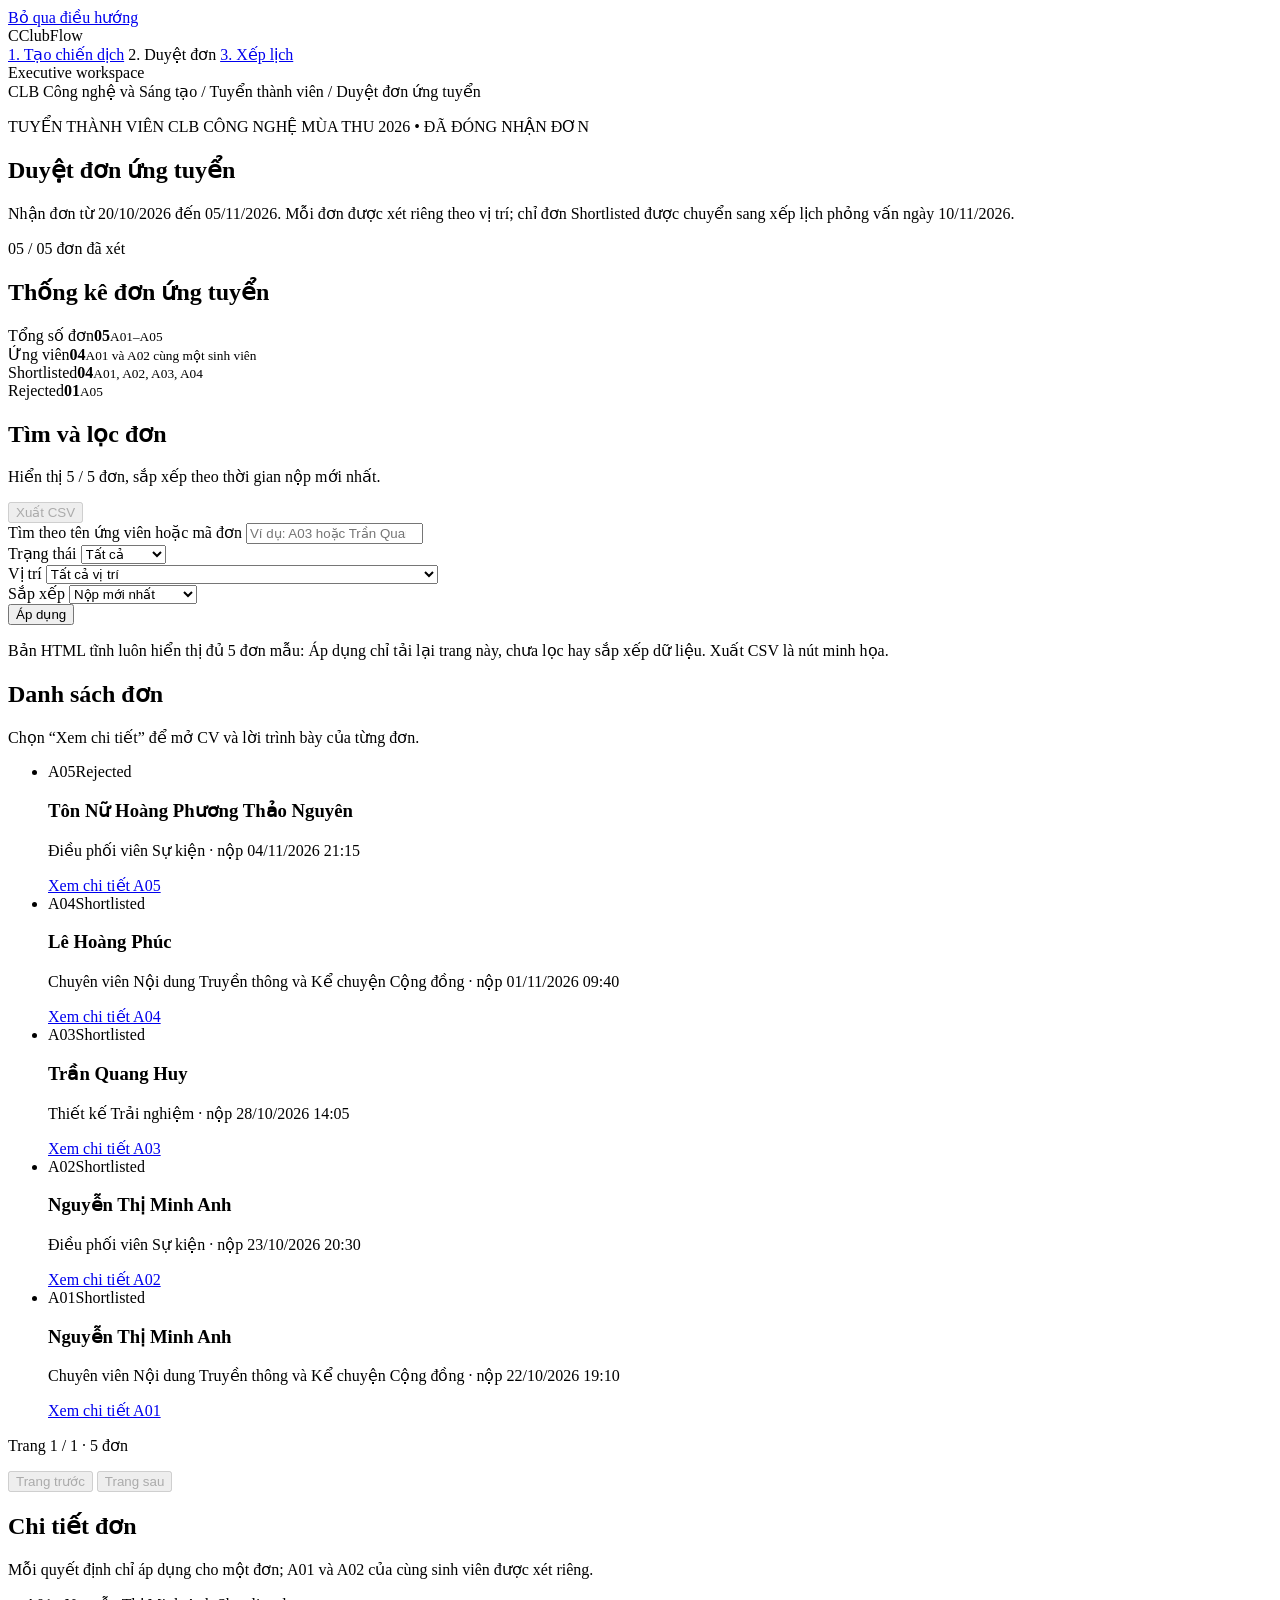
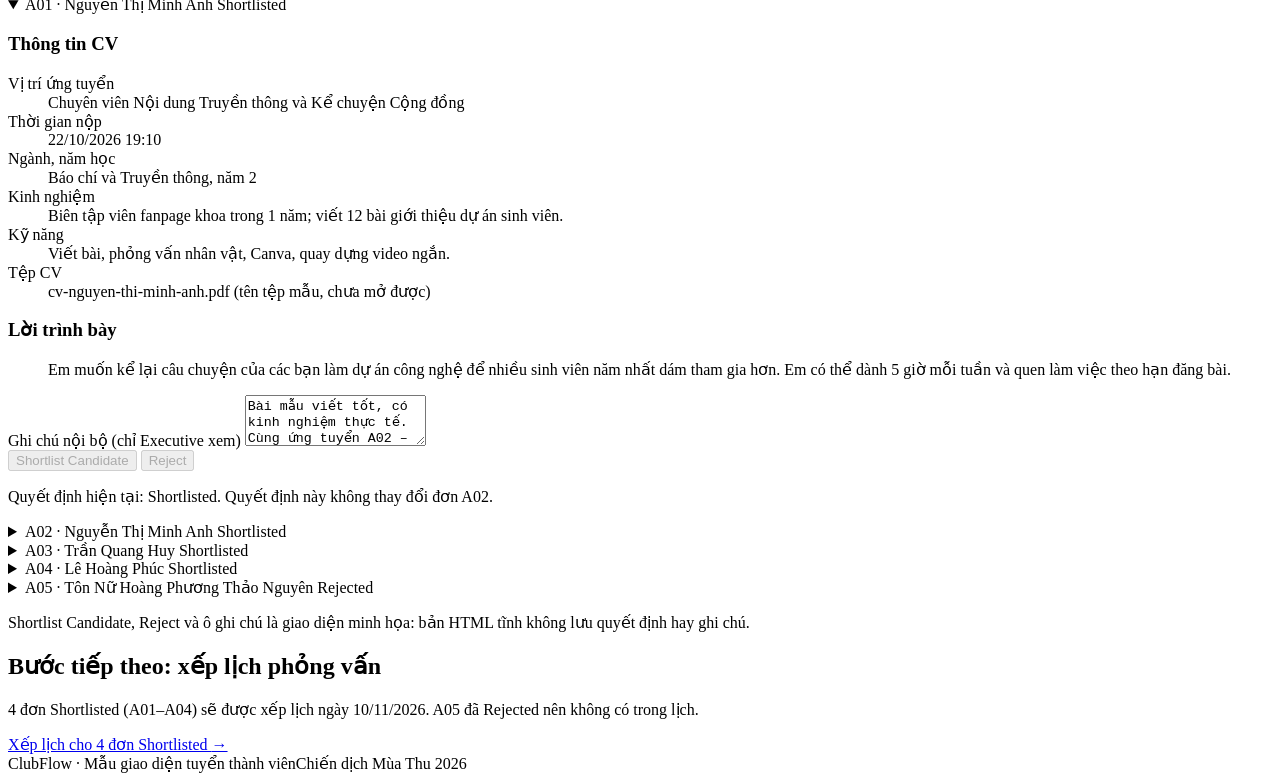
==== review.html @ ad00156a "feat(review): add application review page with A01-A05 list, stats, filters, CV detail, notes and li" ====
<!doctype html>
<html lang="vi">
<head>
  <meta charset="utf-8">
  <meta name="viewport" content="width=device-width, initial-scale=1">
  <meta name="color-scheme" content="light">
  <title>Duyệt đơn ứng tuyển | ClubFlow</title>
  <link rel="stylesheet" href="styles.css">
</head>
<body class="review-page">
  <a class="skip-link" href="#main-content">Bỏ qua điều hướng</a>
  <header class="site-header">
    <div class="shell header-inner">
      <div class="brand"><span class="brand-mark" aria-hidden="true">C</span><span>ClubFlow</span></div>
      <nav class="top-nav" aria-label="Điều hướng chính">
        <a href="index.html">1. Tạo chiến dịch</a>
        <span class="nav-current" aria-current="page">2. Duyệt đơn</span>
        <a href="schedule.html">3. Xếp lịch</a>
      </nav>
      <span class="role-pill">Executive workspace</span>
    </div>
  </header>

  <main id="main-content" class="shell main-content">
    <div class="breadcrumb">CLB Công nghệ và Sáng tạo <span aria-hidden="true">/</span> Tuyển thành viên <span aria-hidden="true">/</span> Duyệt đơn ứng tuyển</div>

    <section class="page-intro" aria-labelledby="page-title">
      <div>
        <p class="eyebrow">TUYỂN THÀNH VIÊN CLB CÔNG NGHỆ MÙA THU 2026 <span class="eyebrow-dot" aria-hidden="true">•</span> ĐÃ ĐÓNG NHẬN ĐƠN</p>
        <h1 id="page-title">Duyệt đơn ứng tuyển</h1>
        <p class="lead">Nhận đơn từ 20/10/2026 đến 05/11/2026. Mỗi đơn được xét riêng theo vị trí; chỉ đơn Shortlisted được chuyển sang xếp lịch phỏng vấn ngày 10/11/2026.</p>
      </div>
      <span class="intro-badge">05 / 05 đơn đã xét</span>
    </section>

    <section aria-labelledby="stats-heading">
      <h2 id="stats-heading" class="visually-hidden">Thống kê đơn ứng tuyển</h2>
      <div class="review-stats">
        <div class="stat-card"><span>Tổng số đơn</span><strong>05</strong><small>A01–A05</small></div>
        <div class="stat-card"><span>Ứng viên</span><strong>04</strong><small>A01 và A02 cùng một sinh viên</small></div>
        <div class="stat-card stat-shortlisted"><span>Shortlisted</span><strong>04</strong><small>A01, A02, A03, A04</small></div>
        <div class="stat-card stat-rejected"><span>Rejected</span><strong>01</strong><small>A05</small></div>
      </div>
    </section>

    <section class="panel" aria-labelledby="filter-heading">
      <div class="review-section-head">
        <div>
          <h2 id="filter-heading">Tìm và lọc đơn</h2>
          <p>Hiển thị 5 / 5 đơn, sắp xếp theo thời gian nộp mới nhất.</p>
        </div>
        <button class="button button-secondary" type="button" disabled>Xuất CSV</button>
      </div>
      <form class="review-toolbar" action="review.html" method="get" role="search">
        <div class="tool-field">
          <label for="search">Tìm theo tên ứng viên hoặc mã đơn</label>
          <input id="search" name="q" type="search" placeholder="Ví dụ: A03 hoặc Trần Quang Huy">
        </div>
        <div class="tool-field">
          <label for="status-filter">Trạng thái</label>
          <select id="status-filter" name="status">
            <option value="all" selected>Tất cả</option>
            <option value="shortlisted">Shortlisted</option>
            <option value="rejected">Rejected</option>
            <option value="pending">Chờ xét</option>
          </select>
        </div>
        <div class="tool-field">
          <label for="position-filter">Vị trí</label>
          <select id="position-filter" name="position">
            <option value="all" selected>Tất cả vị trí</option>
            <option value="content">Chuyên viên Nội dung Truyền thông và Kể chuyện Cộng đồng</option>
            <option value="event">Điều phối viên Sự kiện</option>
            <option value="design">Thiết kế Trải nghiệm</option>
          </select>
        </div>
        <div class="tool-field">
          <label for="sort">Sắp xếp</label>
          <select id="sort" name="sort">
            <option value="newest" selected>Nộp mới nhất</option>
            <option value="oldest">Nộp sớm nhất</option>
            <option value="name">Tên ứng viên A–Z</option>
          </select>
        </div>
        <button class="button button-primary" type="submit">Áp dụng</button>
      </form>
      <p class="prototype-note">Bản HTML tĩnh luôn hiển thị đủ 5 đơn mẫu: Áp dụng chỉ tải lại trang này, chưa lọc hay sắp xếp dữ liệu. Xuất CSV là nút minh họa.</p>
    </section>

    <div class="review-layout">
      <section class="panel" aria-labelledby="list-heading">
        <div class="review-section-head">
          <div>
            <h2 id="list-heading">Danh sách đơn</h2>
            <p>Chọn “Xem chi tiết” để mở CV và lời trình bày của từng đơn.</p>
          </div>
        </div>
        <ul class="app-list">
          <li class="app-card">
            <div class="app-card-top"><span class="app-id">A05</span><span class="status-badge status-rejected">Rejected</span></div>
            <h3>Tôn Nữ Hoàng Phương Thảo Nguyên</h3>
            <p class="app-meta">Điều phối viên Sự kiện · nộp 04/11/2026 21:15</p>
            <a class="button button-secondary" href="#detail-a05">Xem chi tiết A05</a>
          </li>
          <li class="app-card">
            <div class="app-card-top"><span class="app-id">A04</span><span class="status-badge status-shortlisted">Shortlisted</span></div>
            <h3>Lê Hoàng Phúc</h3>
            <p class="app-meta">Chuyên viên Nội dung Truyền thông và Kể chuyện Cộng đồng · nộp 01/11/2026 09:40</p>
            <a class="button button-secondary" href="#detail-a04">Xem chi tiết A04</a>
          </li>
          <li class="app-card">
            <div class="app-card-top"><span class="app-id">A03</span><span class="status-badge status-shortlisted">Shortlisted</span></div>
            <h3>Trần Quang Huy</h3>
            <p class="app-meta">Thiết kế Trải nghiệm · nộp 28/10/2026 14:05</p>
            <a class="button button-secondary" href="#detail-a03">Xem chi tiết A03</a>
          </li>
          <li class="app-card">
            <div class="app-card-top"><span class="app-id">A02</span><span class="status-badge status-shortlisted">Shortlisted</span></div>
            <h3>Nguyễn Thị Minh Anh</h3>
            <p class="app-meta">Điều phối viên Sự kiện · nộp 23/10/2026 20:30</p>
            <a class="button button-secondary" href="#detail-a02">Xem chi tiết A02</a>
          </li>
          <li class="app-card">
            <div class="app-card-top"><span class="app-id">A01</span><span class="status-badge status-shortlisted">Shortlisted</span></div>
            <h3>Nguyễn Thị Minh Anh</h3>
            <p class="app-meta">Chuyên viên Nội dung Truyền thông và Kể chuyện Cộng đồng · nộp 22/10/2026 19:10</p>
            <a class="button button-secondary" href="#detail-a01">Xem chi tiết A01</a>
          </li>
        </ul>
        <div class="list-footer">
          <p>Trang 1 / 1 · 5 đơn</p>
          <div class="action-row">
            <button class="button button-secondary" type="button" disabled>Trang trước</button>
            <button class="button button-secondary" type="button" disabled>Trang sau</button>
          </div>
        </div>
      </section>

      <section class="panel" aria-labelledby="detail-heading">
        <div class="review-section-head">
          <div>
            <h2 id="detail-heading">Chi tiết đơn</h2>
            <p>Mỗi quyết định chỉ áp dụng cho một đơn; A01 và A02 của cùng sinh viên được xét riêng.</p>
          </div>
        </div>
        <div class="detail-list">
          <details class="app-detail" id="detail-a01" open>
            <summary>A01 · Nguyễn Thị Minh Anh <span class="status-badge status-shortlisted">Shortlisted</span></summary>
            <div class="detail-body">
              <h3>Thông tin CV</h3>
              <dl>
                <div><dt>Vị trí ứng tuyển</dt><dd>Chuyên viên Nội dung Truyền thông và Kể chuyện Cộng đồng</dd></div>
                <div><dt>Thời gian nộp</dt><dd>22/10/2026 19:10</dd></div>
                <div><dt>Ngành, năm học</dt><dd>Báo chí và Truyền thông, năm 2</dd></div>
                <div><dt>Kinh nghiệm</dt><dd>Biên tập viên fanpage khoa trong 1 năm; viết 12 bài giới thiệu dự án sinh viên.</dd></div>
                <div><dt>Kỹ năng</dt><dd>Viết bài, phỏng vấn nhân vật, Canva, quay dựng video ngắn.</dd></div>
                <div><dt>Tệp CV</dt><dd>cv-nguyen-thi-minh-anh.pdf (tên tệp mẫu, chưa mở được)</dd></div>
              </dl>
              <h3>Lời trình bày</h3>
              <blockquote class="motivation"><p>Em muốn kể lại câu chuyện của các bạn làm dự án công nghệ để nhiều sinh viên năm nhất dám tham gia hơn. Em có thể dành 5 giờ mỗi tuần và quen làm việc theo hạn đăng bài.</p></blockquote>
              <div class="field">
                <label for="note-a01">Ghi chú nội bộ (chỉ Executive xem)</label>
                <textarea id="note-a01" name="note-a01" rows="3">Bài mẫu viết tốt, có kinh nghiệm thực tế. Cùng ứng tuyển A02 – lưu ý khi xếp lịch để hai buổi không trùng giờ.</textarea>
              </div>
              <div class="action-row">
                <button class="button button-primary" type="button" disabled>Shortlist Candidate</button>
                <button class="button button-danger" type="button" disabled>Reject</button>
              </div>
              <p class="decision-note">Quyết định hiện tại: Shortlisted. Quyết định này không thay đổi đơn A02.</p>
            </div>
          </details>

          <details class="app-detail" id="detail-a02">
            <summary>A02 · Nguyễn Thị Minh Anh <span class="status-badge status-shortlisted">Shortlisted</span></summary>
            <div class="detail-body">
              <h3>Thông tin CV</h3>
              <dl>
                <div><dt>Vị trí ứng tuyển</dt><dd>Điều phối viên Sự kiện</dd></div>
                <div><dt>Thời gian nộp</dt><dd>23/10/2026 20:30</dd></div>
                <div><dt>Ngành, năm học</dt><dd>Báo chí và Truyền thông, năm 2</dd></div>
                <div><dt>Kinh nghiệm</dt><dd>Hậu cần cho ngày hội tân sinh viên 2025, phụ trách 15 tình nguyện viên.</dd></div>
                <div><dt>Kỹ năng</dt><dd>Lập kế hoạch, giao tiếp với nhà tài trợ, Google Sheets.</dd></div>
                <div><dt>Tệp CV</dt><dd>cv-nguyen-thi-minh-anh-su-kien.pdf (tên tệp mẫu, chưa mở được)</dd></div>
              </dl>
              <h3>Lời trình bày</h3>
              <blockquote class="motivation"><p>Em thích không khí chuẩn bị sự kiện và muốn học cách điều phối một chương trình từ đầu đến cuối cùng các anh chị trong ban.</p></blockquote>
              <div class="field">
                <label for="note-a02">Ghi chú nội bộ (chỉ Executive xem)</label>
                <textarea id="note-a02" name="note-a02" rows="3">Kinh nghiệm hậu cần phù hợp. Đơn này được xét độc lập với A01.</textarea>
              </div>
              <div class="action-row">
                <button class="button button-primary" type="button" disabled>Shortlist Candidate</button>
                <button class="button button-danger" type="button" disabled>Reject</button>
              </div>
              <p class="decision-note">Quyết định hiện tại: Shortlisted. Quyết định này không thay đổi đơn A01.</p>
            </div>
          </details>

          <details class="app-detail" id="detail-a03">
            <summary>A03 · Trần Quang Huy <span class="status-badge status-shortlisted">Shortlisted</span></summary>
            <div class="detail-body">
              <h3>Thông tin CV</h3>
              <dl>
                <div><dt>Vị trí ứng tuyển</dt><dd>Thiết kế Trải nghiệm</dd></div>
                <div><dt>Thời gian nộp</dt><dd>28/10/2026 14:05</dd></div>
                <div><dt>Ngành, năm học</dt><dd>Thiết kế Đồ họa, năm 3</dd></div>
                <div><dt>Kinh nghiệm</dt><dd>Thiết kế poster và giao diện đăng ký cho 3 workshop của khoa.</dd></div>
                <div><dt>Kỹ năng</dt><dd>Figma, Illustrator, nghiên cứu người dùng cơ bản.</dd></div>
                <div><dt>Tệp CV</dt><dd>portfolio-tran-quang-huy.pdf (tên tệp mẫu, chưa mở được)</dd></div>
              </dl>
              <h3>Lời trình bày</h3>
              <blockquote class="motivation"><p>Mình muốn làm cho thông tin hoạt động của CLB dễ đọc hơn trên điện thoại, vì đa số sinh viên xem thông báo trên đó.</p></blockquote>
              <div class="field">
                <label for="note-a03">Ghi chú nội bộ (chỉ Executive xem)</label>
                <textarea id="note-a03" name="note-a03" rows="3">Portfolio rõ ràng, có sản phẩm thật. Ưu tiên phỏng vấn với Ban Thiết kế.</textarea>
              </div>
              <div class="action-row">
                <button class="button button-primary" type="button" disabled>Shortlist Candidate</button>
                <button class="button button-danger" type="button" disabled>Reject</button>
              </div>
              <p class="decision-note">Quyết định hiện tại: Shortlisted.</p>
            </div>
          </details>

          <details class="app-detail" id="detail-a04">
            <summary>A04 · Lê Hoàng Phúc <span class="status-badge status-shortlisted">Shortlisted</span></summary>
            <div class="detail-body">
              <h3>Thông tin CV</h3>
              <dl>
                <div><dt>Vị trí ứng tuyển</dt><dd>Chuyên viên Nội dung Truyền thông và Kể chuyện Cộng đồng</dd></div>
                <div><dt>Thời gian nộp</dt><dd>01/11/2026 09:40</dd></div>
                <div><dt>Ngành, năm học</dt><dd>Ngôn ngữ Anh, năm 1</dd></div>
                <div><dt>Kinh nghiệm</dt><dd>Viết blog cá nhân về sách; cộng tác viên bản tin lớp.</dd></div>
                <div><dt>Kỹ năng</dt><dd>Viết song ngữ Việt – Anh, chụp ảnh sự kiện.</dd></div>
                <div><dt>Tệp CV</dt><dd>cv-le-hoang-phuc.pdf (tên tệp mẫu, chưa mở được)</dd></div>
              </dl>
              <h3>Lời trình bày</h3>
              <blockquote class="motivation"><p>Em muốn viết bài song ngữ để các bạn sinh viên quốc tế cũng theo dõi được hoạt động của CLB.</p></blockquote>
              <div class="field">
                <label for="note-a04">Ghi chú nội bộ (chỉ Executive xem)</label>
                <textarea id="note-a04" name="note-a04" rows="3">Chỉ rảnh 10:00–11:00 ngày phỏng vấn; cần kiểm tra lịch người phỏng vấn Ban Nội dung.</textarea>
              </div>
              <div class="action-row">
                <button class="button button-primary" type="button" disabled>Shortlist Candidate</button>
                <button class="button button-danger" type="button" disabled>Reject</button>
              </div>
              <p class="decision-note">Quyết định hiện tại: Shortlisted. Shortlisted chưa có nghĩa là đã trúng tuyển hay đã có lịch phỏng vấn.</p>
            </div>
          </details>

          <details class="app-detail" id="detail-a05">
            <summary>A05 · Tôn Nữ Hoàng Phương Thảo Nguyên <span class="status-badge status-rejected">Rejected</span></summary>
            <div class="detail-body">
              <h3>Thông tin CV</h3>
              <dl>
                <div><dt>Vị trí ứng tuyển</dt><dd>Điều phối viên Sự kiện</dd></div>
                <div><dt>Thời gian nộp</dt><dd>04/11/2026 21:15</dd></div>
                <div><dt>Ngành, năm học</dt><dd>Kỹ thuật Phần mềm, năm 1</dd></div>
                <div><dt>Kinh nghiệm</dt><dd>Chưa tham gia tổ chức sự kiện.</dd></div>
                <div><dt>Kỹ năng</dt><dd>Lập trình web cơ bản, thuyết trình.</dd></div>
                <div><dt>Tệp CV</dt><dd>cv-ton-nu-hoang-phuong-thao-nguyen.pdf (tên tệp mẫu, chưa mở được)</dd></div>
              </dl>
              <h3>Lời trình bày</h3>
              <blockquote class="motivation"><p>Em muốn thử sức ở vị trí mới, nhưng học kỳ này em chỉ tham gia được các buổi online.</p></blockquote>
              <div class="field">
                <label for="note-a05">Ghi chú nội bộ (chỉ Executive xem)</label>
                <textarea id="note-a05" name="note-a05" rows="3">Vị trí yêu cầu có mặt trực tiếp tại sự kiện; ứng viên chỉ tham gia online. Gợi ý mời ứng tuyển lại đợt sau.</textarea>
              </div>
              <div class="action-row">
                <button class="button button-primary" type="button" disabled>Shortlist Candidate</button>
                <button class="button button-danger" type="button" disabled>Reject</button>
              </div>
              <p class="decision-note">Quyết định hiện tại: Rejected. Đơn này không được chuyển sang xếp lịch.</p>
            </div>
          </details>
        </div>
        <p class="prototype-note">Shortlist Candidate, Reject và ô ghi chú là giao diện minh họa: bản HTML tĩnh không lưu quyết định hay ghi chú.</p>
      </section>
    </div>

    <section class="panel next-step" aria-labelledby="next-heading">
      <h2 id="next-heading">Bước tiếp theo: xếp lịch phỏng vấn</h2>
      <p>4 đơn Shortlisted (A01–A04) sẽ được xếp lịch ngày 10/11/2026. A05 đã Rejected nên không có trong lịch.</p>
      <a class="button button-link" href="schedule.html">Xếp lịch cho 4 đơn Shortlisted <span aria-hidden="true">→</span></a>
    </section>
  </main>

  <footer class="site-footer"><div class="shell footer-inner"><span>ClubFlow · Mẫu giao diện tuyển thành viên</span><span>Chiến dịch Mùa Thu 2026</span></div></footer>
</body>
</html>
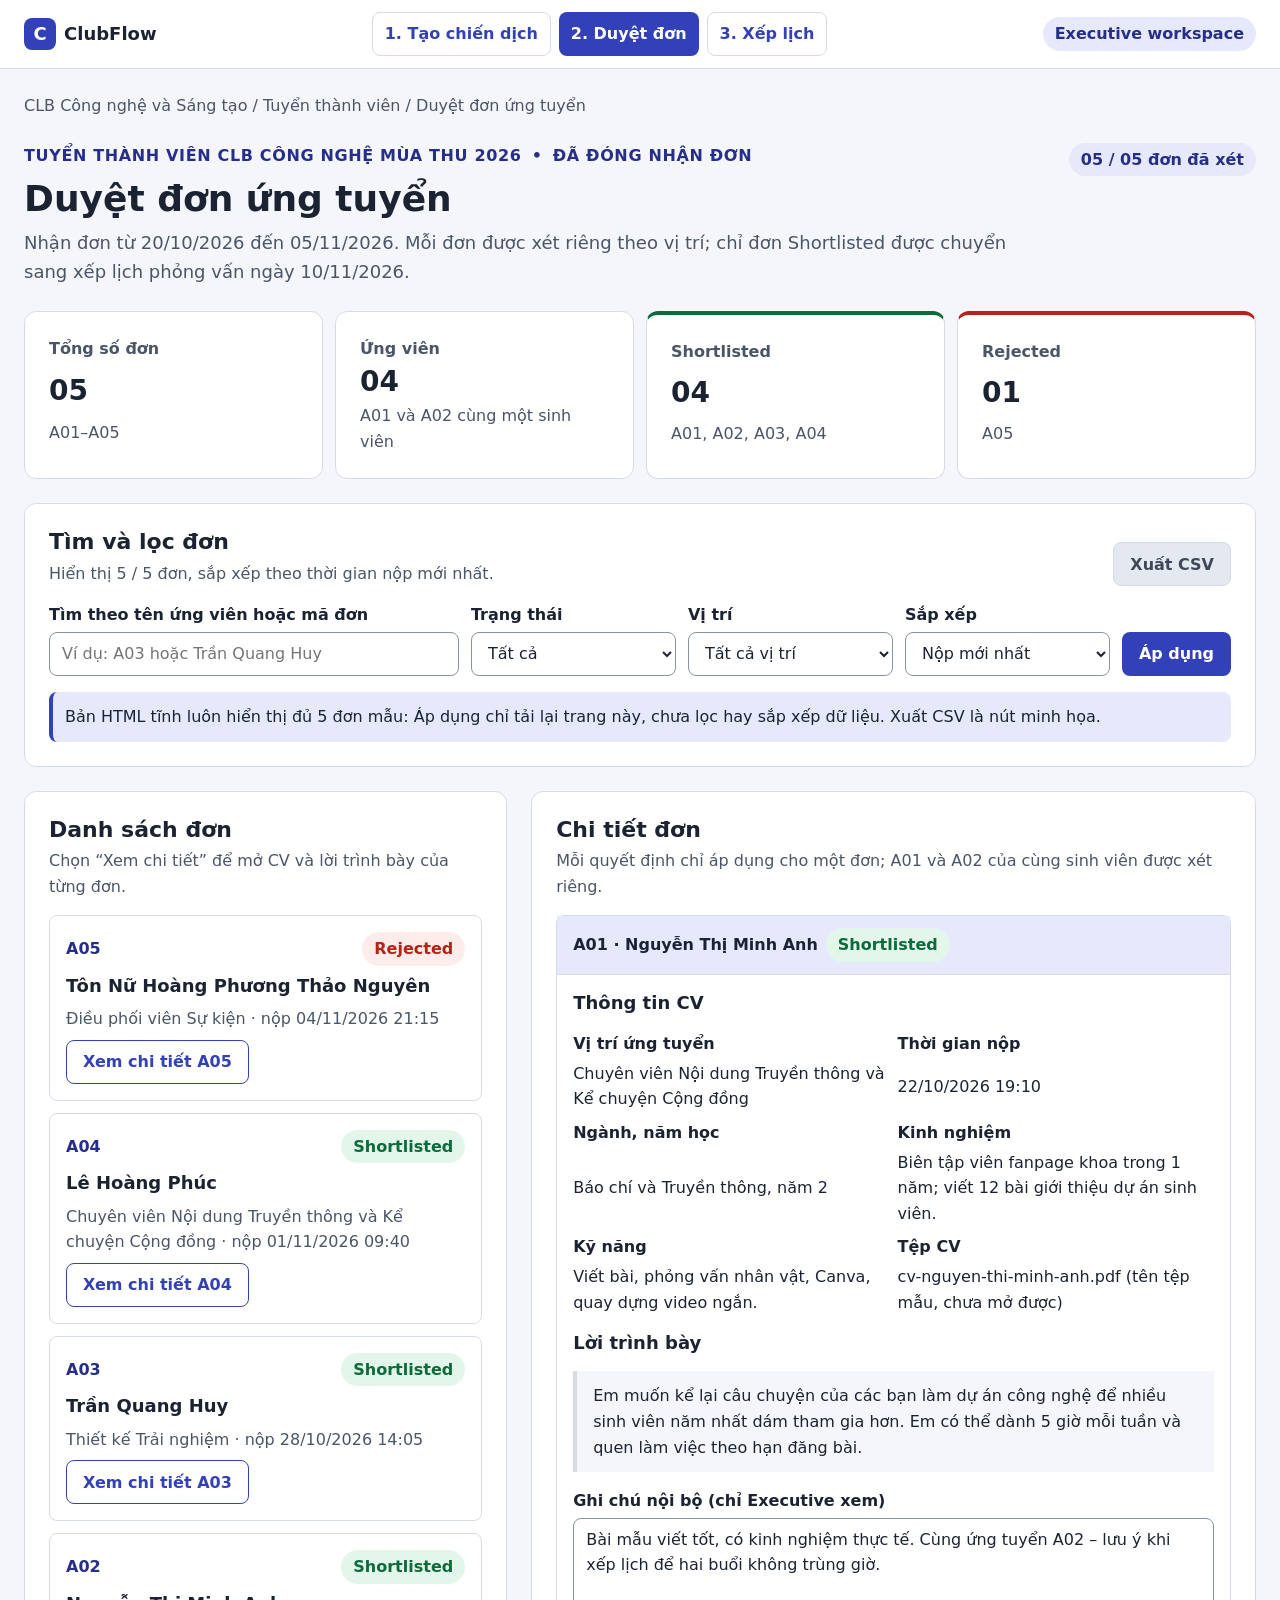
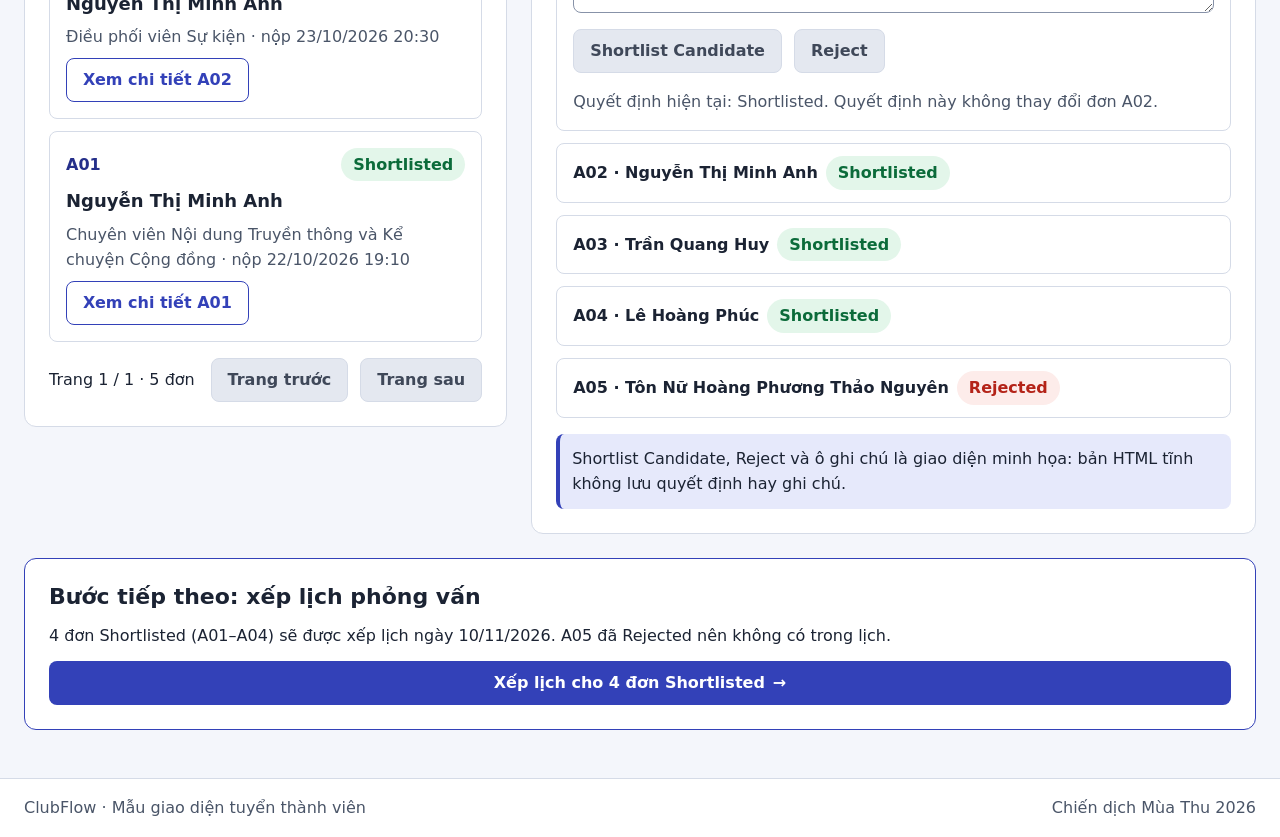
==== commit 570676a9: "fix(review): move detail anchors inside each details element so View detail links open the closed ap" ====
--- a/review.html
+++ b/review.html
@@ -144,9 +144,9 @@
           </div>
         </div>
         <div class="detail-list">
-          <details class="app-detail" id="detail-a01" open>
+          <details class="app-detail" open>
             <summary>A01 · Nguyễn Thị Minh Anh <span class="status-badge status-shortlisted">Shortlisted</span></summary>
-            <div class="detail-body">
+            <div class="detail-body" id="detail-a01">
               <h3>Thông tin CV</h3>
               <dl>
                 <div><dt>Vị trí ứng tuyển</dt><dd>Chuyên viên Nội dung Truyền thông và Kể chuyện Cộng đồng</dd></div>
@@ -170,9 +170,9 @@
             </div>
           </details>
 
-          <details class="app-detail" id="detail-a02">
+          <details class="app-detail">
             <summary>A02 · Nguyễn Thị Minh Anh <span class="status-badge status-shortlisted">Shortlisted</span></summary>
-            <div class="detail-body">
+            <div class="detail-body" id="detail-a02">
               <h3>Thông tin CV</h3>
               <dl>
                 <div><dt>Vị trí ứng tuyển</dt><dd>Điều phối viên Sự kiện</dd></div>
@@ -196,9 +196,9 @@
             </div>
           </details>
 
-          <details class="app-detail" id="detail-a03">
+          <details class="app-detail">
             <summary>A03 · Trần Quang Huy <span class="status-badge status-shortlisted">Shortlisted</span></summary>
-            <div class="detail-body">
+            <div class="detail-body" id="detail-a03">
               <h3>Thông tin CV</h3>
               <dl>
                 <div><dt>Vị trí ứng tuyển</dt><dd>Thiết kế Trải nghiệm</dd></div>
@@ -222,9 +222,9 @@
             </div>
           </details>
 
-          <details class="app-detail" id="detail-a04">
+          <details class="app-detail">
             <summary>A04 · Lê Hoàng Phúc <span class="status-badge status-shortlisted">Shortlisted</span></summary>
-            <div class="detail-body">
+            <div class="detail-body" id="detail-a04">
               <h3>Thông tin CV</h3>
               <dl>
                 <div><dt>Vị trí ứng tuyển</dt><dd>Chuyên viên Nội dung Truyền thông và Kể chuyện Cộng đồng</dd></div>
@@ -248,9 +248,9 @@
             </div>
           </details>
 
-          <details class="app-detail" id="detail-a05">
+          <details class="app-detail">
             <summary>A05 · Tôn Nữ Hoàng Phương Thảo Nguyên <span class="status-badge status-rejected">Rejected</span></summary>
-            <div class="detail-body">
+            <div class="detail-body" id="detail-a05">
               <h3>Thông tin CV</h3>
               <dl>
                 <div><dt>Vị trí ứng tuyển</dt><dd>Điều phối viên Sự kiện</dd></div>
--- a/styles.css
+++ b/styles.css
@@ -0,0 +1,1060 @@
+/* ClubFlow PA#2 — shared stylesheet for index.html, review.html, schedule.html
+   Mobile first. Breakpoints: 48rem (768 px) and 80rem (1280 px).
+   Spacing scale: 4, 8, 12, 16, 24, 32, 48 px (--space-1 … --space-7). */
+
+:root {
+  --space-1: 0.25rem;
+  --space-2: 0.5rem;
+  --space-3: 0.75rem;
+  --space-4: 1rem;
+  --space-5: 1.5rem;
+  --space-6: 2rem;
+  --space-7: 3rem;
+
+  --tap: 2.75rem;
+  --shell-max: 80rem;
+  --side-col: 22rem;
+
+  --text-xs: 1rem;
+  --text-base: 1rem;
+  --text-lg: 1.125rem;
+  --text-xl: 1.375rem;
+  --text-2xl: 1.75rem;
+  --text-3xl: 2.25rem;
+  --leading: 1.6;
+
+  --radius: 0.5rem;
+  --radius-lg: 0.75rem;
+  --radius-pill: 62.5rem;
+  --border: 1px solid var(--color-line);
+
+  --color-bg: #f4f6fb;
+  --color-surface: #ffffff;
+  --color-surface-alt: #eef1f8;
+  --color-line: #d5dbe7;
+  --color-text: #1b2333;
+  --color-muted: #4a5568;
+  --color-primary: #3341b8;
+  --color-primary-dark: #252f8a;
+  --color-primary-soft: #e6e9fb;
+  --color-focus: #f59e0b;
+  --color-success: #0b6b3a;
+  --color-success-soft: #e3f6ea;
+  --color-danger: #b42318;
+  --color-danger-soft: #fdecea;
+  --color-warning: #8a3b06;
+  --color-warning-soft: #fff4e0;
+  --color-disabled-bg: #e4e8f0;
+  --color-disabled-text: #3f4859;
+
+  --font: "Segoe UI", system-ui, -apple-system, Roboto, "Helvetica Neue", Arial, sans-serif;
+}
+
+/* ---------- Base ---------- */
+
+*,
+*::before,
+*::after {
+  box-sizing: border-box;
+}
+
+html {
+  -webkit-text-size-adjust: 100%;
+}
+
+body {
+  margin: 0;
+  font-family: var(--font);
+  font-size: var(--text-base);
+  line-height: var(--leading);
+  color: var(--color-text);
+  background: var(--color-bg);
+  overflow-wrap: anywhere;
+}
+
+h1,
+h2,
+h3,
+p,
+ul,
+ol,
+dl,
+dd,
+figure {
+  margin: 0;
+}
+
+h1 {
+  font-size: var(--text-2xl);
+  line-height: 1.25;
+}
+
+h2 {
+  font-size: var(--text-xl);
+  line-height: 1.3;
+}
+
+h3 {
+  font-size: var(--text-lg);
+  line-height: 1.35;
+}
+
+ul,
+ol {
+  padding-left: var(--space-5);
+}
+
+img {
+  max-width: 100%;
+  height: auto;
+}
+
+a {
+  color: var(--color-primary);
+}
+
+a:hover {
+  color: var(--color-primary-dark);
+}
+
+:focus-visible {
+  outline: 3px solid var(--color-focus);
+  outline-offset: 2px;
+}
+
+input,
+select,
+textarea,
+button {
+  font: inherit;
+}
+
+small {
+  display: block;
+  font-size: var(--text-base);
+  color: var(--color-muted);
+}
+
+.skip-link {
+  position: absolute;
+  left: var(--space-4);
+  top: calc(-1 * var(--space-7));
+  display: inline-flex;
+  align-items: center;
+  min-height: var(--tap);
+  padding: var(--space-2) var(--space-4);
+  background: var(--color-primary);
+  color: var(--color-surface);
+  border-radius: var(--radius);
+  z-index: 10;
+}
+
+.skip-link:focus {
+  top: var(--space-2);
+  color: var(--color-surface);
+}
+
+.shell {
+  width: 100%;
+  max-width: var(--shell-max);
+  margin-inline: auto;
+  padding-inline: var(--space-4);
+}
+
+/* ---------- Header and navigation ---------- */
+
+.site-header {
+  background: var(--color-surface);
+  border-bottom: var(--border);
+}
+
+.header-inner {
+  display: flex;
+  flex-wrap: wrap;
+  align-items: center;
+  gap: var(--space-2) var(--space-4);
+  padding-block: var(--space-3);
+}
+
+.brand {
+  display: flex;
+  align-items: center;
+  gap: var(--space-2);
+  font-size: var(--text-lg);
+  font-weight: 700;
+}
+
+.brand-mark {
+  display: inline-grid;
+  place-items: center;
+  width: var(--space-6);
+  height: var(--space-6);
+  border-radius: var(--radius);
+  background: var(--color-primary);
+  color: var(--color-surface);
+}
+
+.role-pill {
+  margin-left: auto;
+  padding: var(--space-1) var(--space-3);
+  border-radius: var(--radius-pill);
+  background: var(--color-primary-soft);
+  color: var(--color-primary-dark);
+  font-size: var(--text-xs);
+  font-weight: 600;
+}
+
+.top-nav {
+  order: 3;
+  display: flex;
+  flex-wrap: wrap;
+  gap: var(--space-2);
+  width: 100%;
+}
+
+.top-nav a,
+.top-nav span {
+  display: inline-flex;
+  align-items: center;
+  flex: 1 1 auto;
+  justify-content: center;
+  min-height: var(--tap);
+  padding: var(--space-2) var(--space-3);
+  border-radius: var(--radius);
+  text-decoration: none;
+  font-weight: 600;
+}
+
+.top-nav a {
+  color: var(--color-primary);
+  border: var(--border);
+}
+
+.top-nav a:hover {
+  background: var(--color-primary-soft);
+}
+
+.nav-current {
+  background: var(--color-primary);
+  color: var(--color-surface);
+}
+
+.nav-upcoming {
+  background: var(--color-surface-alt);
+  color: var(--color-muted);
+}
+
+/* ---------- Page intro ---------- */
+
+.main-content {
+  display: grid;
+  gap: var(--space-5);
+  padding-block: var(--space-5) var(--space-7);
+}
+
+.breadcrumb {
+  color: var(--color-muted);
+}
+
+.page-intro {
+  display: flex;
+  flex-wrap: wrap;
+  align-items: flex-start;
+  justify-content: space-between;
+  gap: var(--space-4);
+}
+
+.page-intro > div {
+  display: grid;
+  gap: var(--space-2);
+  flex: 1 1 20rem;
+  min-width: 0;
+}
+
+.eyebrow,
+.side-kicker,
+.preview-label,
+.position-department {
+  font-size: var(--text-xs);
+  font-weight: 700;
+  letter-spacing: 0.04em;
+  color: var(--color-primary-dark);
+}
+
+.eyebrow-dot {
+  padding-inline: var(--space-1);
+}
+
+.lead {
+  font-size: var(--text-lg);
+  color: var(--color-muted);
+}
+
+.intro-badge,
+.draft-badge,
+.confirmed-badge,
+.quota,
+.status-badge {
+  display: inline-flex;
+  align-items: center;
+  padding: var(--space-1) var(--space-3);
+  border-radius: var(--radius-pill);
+  font-size: var(--text-xs);
+  font-weight: 700;
+  white-space: nowrap;
+}
+
+.intro-badge,
+.quota {
+  background: var(--color-primary-soft);
+  color: var(--color-primary-dark);
+}
+
+.draft-badge {
+  background: var(--color-warning-soft);
+  color: var(--color-warning);
+}
+
+.confirmed-badge {
+  background: var(--color-success-soft);
+  color: var(--color-success);
+}
+
+/* ---------- Panels and cards ---------- */
+
+.panel,
+.side-card,
+.stat-card,
+.confirmed-preview {
+  background: var(--color-surface);
+  border: var(--border);
+  border-radius: var(--radius-lg);
+  padding: var(--space-4);
+}
+
+.panel {
+  display: grid;
+  gap: var(--space-4);
+}
+
+.panel-heading {
+  display: flex;
+  gap: var(--space-3);
+  align-items: flex-start;
+}
+
+.panel-heading p,
+.resource-intro,
+.review-section-head p {
+  color: var(--color-muted);
+}
+
+.section-number {
+  flex: none;
+  display: inline-grid;
+  place-items: center;
+  min-width: var(--space-6);
+  height: var(--space-6);
+  border-radius: var(--radius);
+  background: var(--color-primary-soft);
+  color: var(--color-primary-dark);
+  font-size: var(--text-xs);
+  font-weight: 700;
+}
+
+.page-grid,
+.editor-column,
+.side-column,
+.campaign-form {
+  display: grid;
+  gap: var(--space-5);
+  min-width: 0;
+}
+
+.side-card {
+  display: grid;
+  gap: var(--space-3);
+}
+
+/* ---------- Forms ---------- */
+
+.field-grid,
+.schedule-fields {
+  display: grid;
+  gap: var(--space-4);
+}
+
+.field,
+.tool-field {
+  display: grid;
+  gap: var(--space-1);
+  min-width: 0;
+}
+
+label {
+  font-weight: 600;
+}
+
+input,
+select,
+textarea {
+  width: 100%;
+  min-height: var(--tap);
+  padding: var(--space-2) var(--space-3);
+  border: 1px solid #8792a8;
+  border-radius: var(--radius);
+  background: var(--color-surface);
+  color: var(--color-text);
+}
+
+textarea {
+  resize: vertical;
+}
+
+input:disabled,
+select:disabled {
+  background: var(--color-surface-alt);
+  color: var(--color-disabled-text);
+}
+
+.field-hint {
+  color: var(--color-muted);
+}
+
+.required {
+  color: var(--color-danger);
+}
+
+/* ---------- Buttons ---------- */
+
+.button,
+.table-button {
+  display: inline-flex;
+  align-items: center;
+  justify-content: center;
+  gap: var(--space-2);
+  min-height: var(--tap);
+  padding: var(--space-2) var(--space-4);
+  border: 1px solid transparent;
+  border-radius: var(--radius);
+  font-weight: 600;
+  text-align: center;
+  text-decoration: none;
+  cursor: pointer;
+}
+
+.button-primary,
+.button-link {
+  background: var(--color-primary);
+  color: var(--color-surface);
+}
+
+.button-primary:hover,
+.button-link:hover {
+  background: var(--color-primary-dark);
+  color: var(--color-surface);
+}
+
+.button-secondary,
+.table-button {
+  background: var(--color-surface);
+  color: var(--color-primary);
+  border-color: var(--color-primary);
+}
+
+.button-danger {
+  background: var(--color-surface);
+  color: var(--color-danger);
+  border-color: var(--color-danger);
+}
+
+.button:disabled,
+.table-button:disabled {
+  background: var(--color-disabled-bg);
+  color: var(--color-disabled-text);
+  border-color: var(--color-line);
+  cursor: not-allowed;
+}
+
+.action-row,
+.approval-actions,
+.schedule-action {
+  display: flex;
+  flex-wrap: wrap;
+  gap: var(--space-3);
+}
+
+.action-row .button,
+.approval-actions .button,
+.button-link {
+  flex: 1 1 12rem;
+}
+
+.prototype-note {
+  padding: var(--space-3);
+  border-left: var(--space-1) solid var(--color-primary);
+  background: var(--color-primary-soft);
+  border-radius: var(--radius);
+  color: var(--color-text);
+}
+
+/* ---------- Campaign page ---------- */
+
+.position-list {
+  display: grid;
+  gap: var(--space-4);
+}
+
+.position-card {
+  display: grid;
+  gap: var(--space-3);
+  padding: var(--space-4);
+  border: var(--border);
+  border-radius: var(--radius);
+  background: var(--color-bg);
+}
+
+.position-top {
+  display: flex;
+  flex-wrap: wrap;
+  justify-content: space-between;
+  gap: var(--space-2);
+}
+
+.position-card dl,
+.check-list,
+.resource-list,
+.rules-box ul {
+  display: grid;
+  gap: var(--space-2);
+}
+
+dt {
+  font-weight: 700;
+}
+
+.steps {
+  display: grid;
+  gap: var(--space-3);
+  padding: 0;
+  list-style: none;
+}
+
+.steps li {
+  display: flex;
+  gap: var(--space-3);
+  align-items: flex-start;
+}
+
+.step-dot {
+  flex: none;
+  display: inline-grid;
+  place-items: center;
+  width: var(--space-6);
+  height: var(--space-6);
+  border-radius: var(--radius-pill);
+  background: var(--color-surface-alt);
+  font-weight: 700;
+}
+
+.step-active .step-dot {
+  background: var(--color-primary);
+  color: var(--color-surface);
+}
+
+.summary-divider {
+  border-top: var(--border);
+}
+
+.summary-fact {
+  display: flex;
+  justify-content: space-between;
+  gap: var(--space-3);
+}
+
+.preview-card summary {
+  display: flex;
+  align-items: center;
+  min-height: var(--tap);
+  font-weight: 700;
+  color: var(--color-primary);
+  cursor: pointer;
+}
+
+.preview-content {
+  display: grid;
+  gap: var(--space-2);
+  padding-top: var(--space-3);
+}
+
+.next-card {
+  border-color: var(--color-primary);
+}
+
+/* ---------- Stats (review + schedule) ---------- */
+
+.schedule-stats,
+.review-stats {
+  display: grid;
+  grid-template-columns: repeat(2, minmax(0, 1fr));
+  gap: var(--space-3);
+}
+
+.stat-card {
+  display: grid;
+  gap: var(--space-1);
+}
+
+.stat-card span {
+  font-weight: 600;
+  color: var(--color-muted);
+}
+
+.stat-card strong {
+  font-size: var(--text-2xl);
+  line-height: 1.2;
+}
+
+.stat-proposed,
+.stat-shortlisted {
+  border-top: var(--space-1) solid var(--color-success);
+}
+
+.stat-conflict,
+.stat-rejected {
+  border-top: var(--space-1) solid var(--color-danger);
+}
+
+.stat-unassigned {
+  border-top: var(--space-1) solid var(--color-warning);
+}
+
+/* ---------- Status badges ---------- */
+
+.status-proposed,
+.status-shortlisted {
+  background: var(--color-success-soft);
+  color: var(--color-success);
+}
+
+.status-conflict,
+.status-rejected {
+  background: var(--color-danger-soft);
+  color: var(--color-danger);
+}
+
+.status-unassigned {
+  background: var(--color-warning-soft);
+  color: var(--color-warning);
+}
+
+/* ---------- Review page ---------- */
+
+.review-toolbar {
+  display: grid;
+  gap: var(--space-3);
+}
+
+.review-toolbar .button {
+  align-self: end;
+}
+
+.review-layout {
+  display: grid;
+  gap: var(--space-5);
+}
+
+.app-list {
+  display: grid;
+  gap: var(--space-3);
+  padding: 0;
+  list-style: none;
+}
+
+.app-card {
+  display: grid;
+  gap: var(--space-2);
+  padding: var(--space-4);
+  border: var(--border);
+  border-radius: var(--radius);
+  background: var(--color-surface);
+}
+
+.app-card-top {
+  display: flex;
+  flex-wrap: wrap;
+  justify-content: space-between;
+  align-items: center;
+  gap: var(--space-2);
+}
+
+.app-id {
+  font-weight: 700;
+  color: var(--color-primary-dark);
+}
+
+.app-meta {
+  color: var(--color-muted);
+}
+
+.app-card .button {
+  justify-self: start;
+}
+
+.list-footer {
+  display: flex;
+  flex-wrap: wrap;
+  align-items: center;
+  justify-content: space-between;
+  gap: var(--space-3);
+}
+
+.detail-list {
+  display: grid;
+  gap: var(--space-3);
+}
+
+.app-detail {
+  border: var(--border);
+  border-radius: var(--radius);
+  background: var(--color-surface);
+}
+
+.app-detail summary {
+  display: flex;
+  flex-wrap: wrap;
+  align-items: center;
+  gap: var(--space-2);
+  min-height: var(--tap);
+  padding: var(--space-3) var(--space-4);
+  font-weight: 700;
+  cursor: pointer;
+}
+
+.app-detail[open] summary {
+  border-bottom: var(--border);
+  background: var(--color-primary-soft);
+}
+
+.detail-body {
+  display: grid;
+  gap: var(--space-4);
+  padding: var(--space-4);
+}
+
+.detail-body dl {
+  display: grid;
+  gap: var(--space-2);
+}
+
+.detail-body dl div {
+  display: grid;
+  gap: var(--space-1);
+}
+
+.motivation {
+  margin: 0;
+  padding: var(--space-3) var(--space-4);
+  border-left: var(--space-1) solid var(--color-line);
+  background: var(--color-bg);
+}
+
+.decision-note {
+  color: var(--color-muted);
+}
+
+.next-step {
+  display: grid;
+  gap: var(--space-3);
+  border-color: var(--color-primary);
+}
+
+/* ---------- Schedule page ---------- */
+
+.rules-box {
+  display: grid;
+  gap: var(--space-2);
+  padding: var(--space-4);
+  border-radius: var(--radius);
+  background: var(--color-bg);
+}
+
+.resource-grid,
+.approval-grid {
+  display: grid;
+  gap: var(--space-5);
+}
+
+.resource-panel {
+  align-content: start;
+}
+
+.resource-list {
+  padding: 0;
+  list-style: none;
+}
+
+.resource-list li {
+  display: grid;
+  padding-bottom: var(--space-2);
+  border-bottom: var(--border);
+}
+
+.resource-list span {
+  color: var(--color-muted);
+}
+
+.review-section-head {
+  display: flex;
+  flex-wrap: wrap;
+  justify-content: space-between;
+  align-items: flex-end;
+  gap: var(--space-3);
+}
+
+.review-section-head > div {
+  display: grid;
+  gap: var(--space-1);
+}
+
+.conflict-alert {
+  padding: var(--space-3) var(--space-4);
+  border-left: var(--space-1) solid var(--color-danger);
+  border-radius: var(--radius);
+  background: var(--color-danger-soft);
+}
+
+/* A wide table scrolls inside its own wrapper; the page itself never scrolls sideways. */
+.table-wrap {
+  max-width: 100%;
+  overflow-x: auto;
+  border: var(--border);
+  border-radius: var(--radius);
+}
+
+table {
+  width: 100%;
+  min-width: 56rem;
+  border-collapse: collapse;
+}
+
+caption {
+  padding: var(--space-3);
+  text-align: left;
+  font-weight: 600;
+  color: var(--color-muted);
+}
+
+th,
+td {
+  padding: var(--space-3);
+  border-top: var(--border);
+  text-align: left;
+  vertical-align: top;
+}
+
+thead th {
+  background: var(--color-surface-alt);
+}
+
+tbody th span {
+  display: block;
+  font-weight: 400;
+}
+
+td small {
+  margin-top: var(--space-1);
+}
+
+.approval-list {
+  display: grid;
+  gap: var(--space-3);
+  padding: 0;
+  list-style: none;
+}
+
+.approval-list li {
+  display: flex;
+  gap: var(--space-3);
+  align-items: flex-start;
+}
+
+.approval-list li > span {
+  flex: none;
+  display: inline-grid;
+  place-items: center;
+  width: var(--space-6);
+  height: var(--space-6);
+  border-radius: var(--radius-pill);
+  font-weight: 700;
+}
+
+.check-passed > span {
+  background: var(--color-success-soft);
+  color: var(--color-success);
+}
+
+.check-blocked > span {
+  background: var(--color-danger-soft);
+  color: var(--color-danger);
+}
+
+.confirmed-preview {
+  display: flex;
+  flex-wrap: wrap;
+  justify-content: space-between;
+  align-items: flex-start;
+  gap: var(--space-4);
+  border-style: dashed;
+  background: var(--color-bg);
+}
+
+.confirmed-preview > div {
+  display: grid;
+  gap: var(--space-2);
+  flex: 1 1 20rem;
+  min-width: 0;
+}
+
+/* ---------- Footer ---------- */
+
+.site-footer {
+  border-top: var(--border);
+  background: var(--color-surface);
+}
+
+.footer-inner {
+  display: flex;
+  flex-wrap: wrap;
+  justify-content: space-between;
+  gap: var(--space-2);
+  padding-block: var(--space-4);
+  color: var(--color-muted);
+}
+
+/* ---------- Tablet: 768 px and up ---------- */
+
+@media (min-width: 48rem) {
+  h1 {
+    font-size: var(--text-3xl);
+  }
+
+  .shell {
+    padding-inline: var(--space-5);
+  }
+
+  .top-nav {
+    order: 0;
+    width: auto;
+    flex: 1 1 auto;
+    justify-content: center;
+  }
+
+  .top-nav a,
+  .top-nav span {
+    flex: 0 1 auto;
+  }
+
+  .role-pill {
+    margin-left: 0;
+  }
+
+  .panel,
+  .side-card,
+  .stat-card,
+  .confirmed-preview {
+    padding: var(--space-5);
+  }
+
+  .field-grid,
+  .schedule-fields {
+    grid-template-columns: repeat(2, minmax(0, 1fr));
+  }
+
+  .field-wide {
+    grid-column: 1 / -1;
+  }
+
+  .position-list {
+    grid-template-columns: repeat(2, minmax(0, 1fr));
+  }
+
+  .schedule-stats,
+  .review-stats {
+    grid-template-columns: repeat(4, minmax(0, 1fr));
+  }
+
+  .resource-grid {
+    grid-template-columns: repeat(2, minmax(0, 1fr));
+  }
+
+  .review-toolbar {
+    grid-template-columns: repeat(2, minmax(0, 1fr));
+  }
+
+  .app-list {
+    grid-template-columns: repeat(2, minmax(0, 1fr));
+  }
+
+  .detail-body dl {
+    grid-template-columns: repeat(2, minmax(0, 1fr));
+  }
+
+  .button-link,
+  .action-row .button,
+  .approval-actions .button {
+    flex: 0 1 auto;
+  }
+}
+
+/* ---------- Laptop: 1280 px and up ---------- */
+
+@media (min-width: 80rem) {
+  .page-grid {
+    grid-template-columns: minmax(0, 1fr) var(--side-col);
+    align-items: start;
+  }
+
+  .side-column {
+    position: sticky;
+    top: var(--space-4);
+  }
+
+  .position-list {
+    grid-template-columns: repeat(3, minmax(0, 1fr));
+  }
+
+  .schedule-fields {
+    grid-template-columns: repeat(4, minmax(0, 1fr));
+  }
+
+  .review-toolbar {
+    grid-template-columns: minmax(0, 2fr) repeat(3, minmax(0, 1fr)) auto;
+  }
+
+  .review-layout {
+    grid-template-columns: minmax(0, 2fr) minmax(0, 3fr);
+    align-items: start;
+  }
+
+  .app-list {
+    grid-template-columns: minmax(0, 1fr);
+  }
+
+  .approval-grid {
+    grid-template-columns: minmax(0, 1fr);
+  }
+}
+
+/* Visible to screen readers only (used for a section heading that the stat cards already make obvious). */
+.visually-hidden {
+  position: absolute;
+  width: 1px;
+  height: 1px;
+  margin: -1px;
+  padding: 0;
+  overflow: hidden;
+  clip: rect(0 0 0 0);
+  white-space: nowrap;
+  border: 0;
+}
